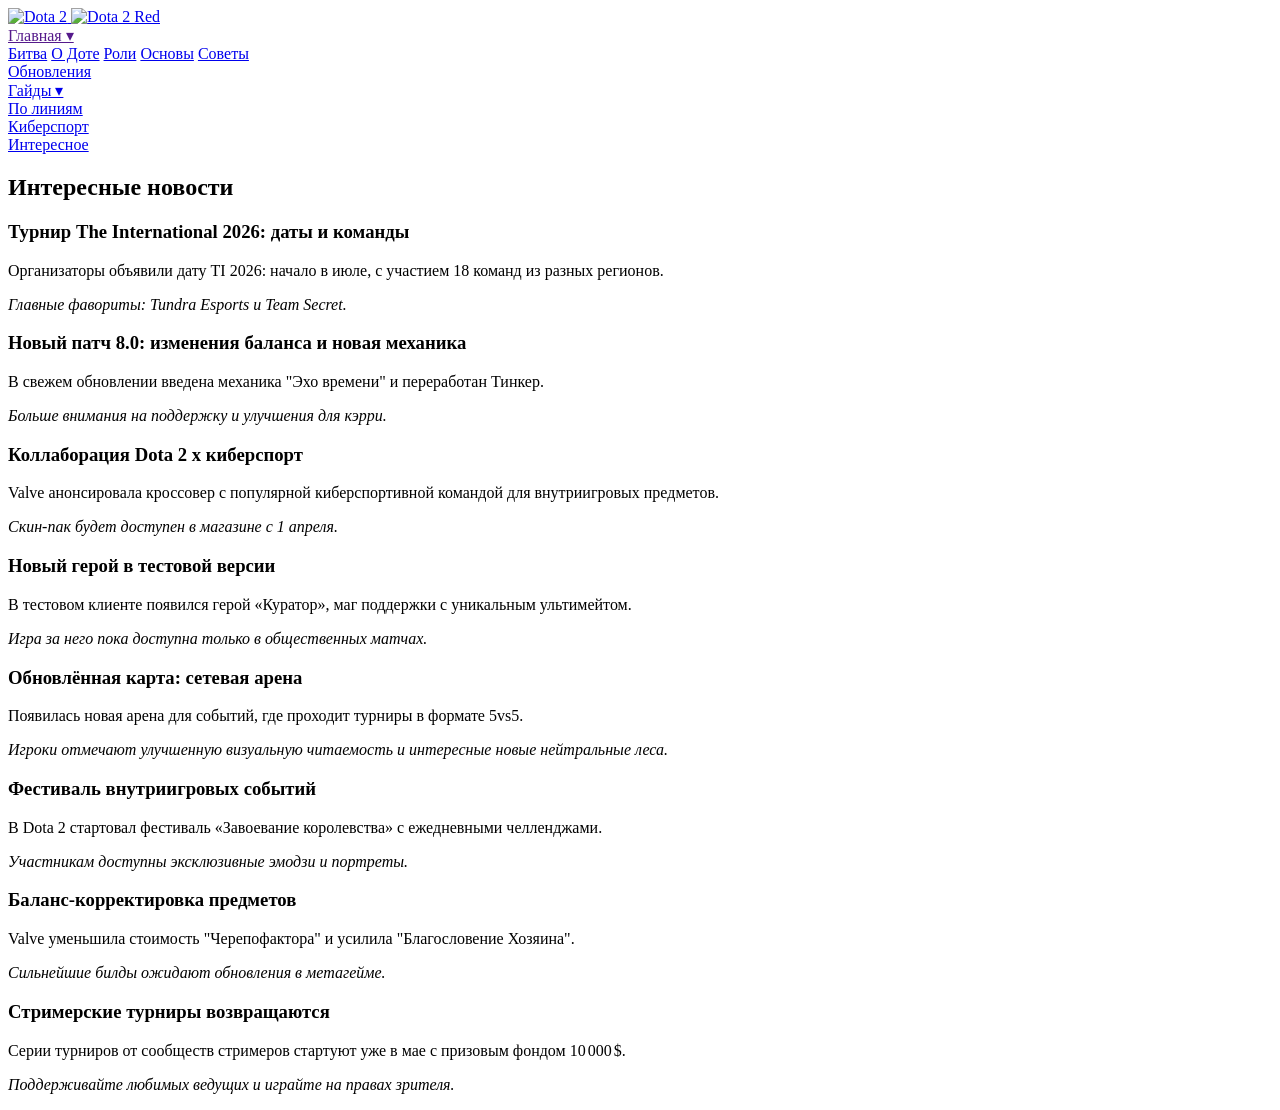
==== abstractfacts.html @ 0dfc552b "Add files via upload" ====
<!DOCTYPE html>
<html lang="ru">
  <head>
    <meta charset="UTF-8" />
    <title>Dota 2 — фан-сайт</title>
    <meta name="viewport" content="width=device-width, initial-scale=1.0" />
    <link rel="icon" type="image/x-icon" href="/img/favicon.ico" />
    <link rel="stylesheet" href="/styleabstract.css" />
  </head>
  <body>
    <header>
      <nav>
  <a href="index.html" class="logo">
    <img src="img/dota2_logo_horiz.png" class="logo-default" alt="Dota 2">
    <img src="img/dota_footer_logo.png" class="logo-hover" alt="Dota 2 Red">
  </a>

  </a>

  <div class="dropdown">
    <a href="" class="dropbtn">Главная ▾</a>
    <div class="dropdown-content">
      <a href="#main">Битва</a>
      <a href="#about-dota">О Доте</a>
      <a href="#roles">Роли</a>
      <a href="#basics">Основы</a>
      <a href="#tips">Советы</a>
    </div>
  </div>
  <div class="dropdown">
   <a href="news.html" class="dropbtn">Обновления</a>
  </div>
    <div class="dropdown">
          <a href="gyde.html" class="dropbtn">Гайды ▾</a>
          <div class="dropdown-content">
            <a href="gyde.html#guides">По линиям</a>
          </div>
        </div>
    <div class="dropdown">
   <a href="cyber.html" class="dropbtn">Киберспорт</a>
  </div>
      <div class="dropdown">
   <a href="abstractfacts.html" class="dropbtn">Интересное</a>
  </div>
</nav>
    </header>

    <section id="news">
      <h2>Интересные новости</h2>
      <div id="news-container" class="d2-news-grid">
        <!-- Новости Дота 2: актуальное на сегодня -->
        <article class="d2-news-card">
          <h3>Турнир The International 2026: даты и команды</h3>
          <p>Организаторы объявили дату TI 2026: начало в июле, с участием 18 команд из разных регионов.</p>
          <p><em>Главные фавориты: Tundra Esports и Team Secret.</em></p>
        </article>
        <article class="d2-news-card">
          <h3>Новый патч 8.0: изменения баланса и новая механика</h3>
          <p>В свежем обновлении введена механика "Эхо времени" и переработан Тинкер.</p>
          <p><em>Больше внимания на поддержку и улучшения для кэрри.</em></p>
        </article>

        <article class="d2-news-card">
          <h3>Коллаборация Dota 2 x киберспорт</h3>
          <p>Valve анонсировала кроссовер с популярной киберспортивной командой для внутриигровых предметов.</p>
          <p><em>Скин-пак будет доступен в магазине с 1 апреля.</em></p>
        </article>
        <article class="d2-news-card">
          <h3>Новый герой в тестовой версии</h3>
          <p>В тестовом клиенте появился герой «Куратор», маг поддержки с уникальным ультимейтом.</p>
          <p><em>Игра за него пока доступна только в общественных матчах.</em></p>
        </article>

        <article class="d2-news-card">
          <h3>Обновлённая карта: сетевая арена</h3>
          <p>Появилась новая арена для событий, где проходит турниры в формате 5vs5.</p>
          <p><em>Игроки отмечают улучшенную визуальную читаемость и интересные новые нейтральные леса.</em></p>
        </article>
        <article class="d2-news-card">
          <h3>Фестиваль внутриигровых событий</h3>
          <p>В Dota 2 стартовал фестиваль «Завоевание королевства» с ежедневными челленджами.</p>
          <p><em>Участникам доступны эксклюзивные эмодзи и портреты.</em></p>
        </article>

        <article class="d2-news-card">
          <h3>Баланс-корректировка предметов</h3>
          <p>Valve уменьшила стоимость "Черепофактора" и усилила "Благословение Хозяина".</p>
          <p><em>Сильнейшие билды ожидают обновления в метагейме.</em></p>
        </article>
        <article class="d2-news-card">
          <h3>Стримерские турниры возвращаются</h3>
          <p>Серии турниров от сообществ стримеров стартуют уже в мае с призовым фондом 10 000 $.</p>
          <p><em>Поддерживайте любимых ведущих и играйте на правах зрителя.</em></p>
        </article>

      </div>
    </section>

  </body>
</html>
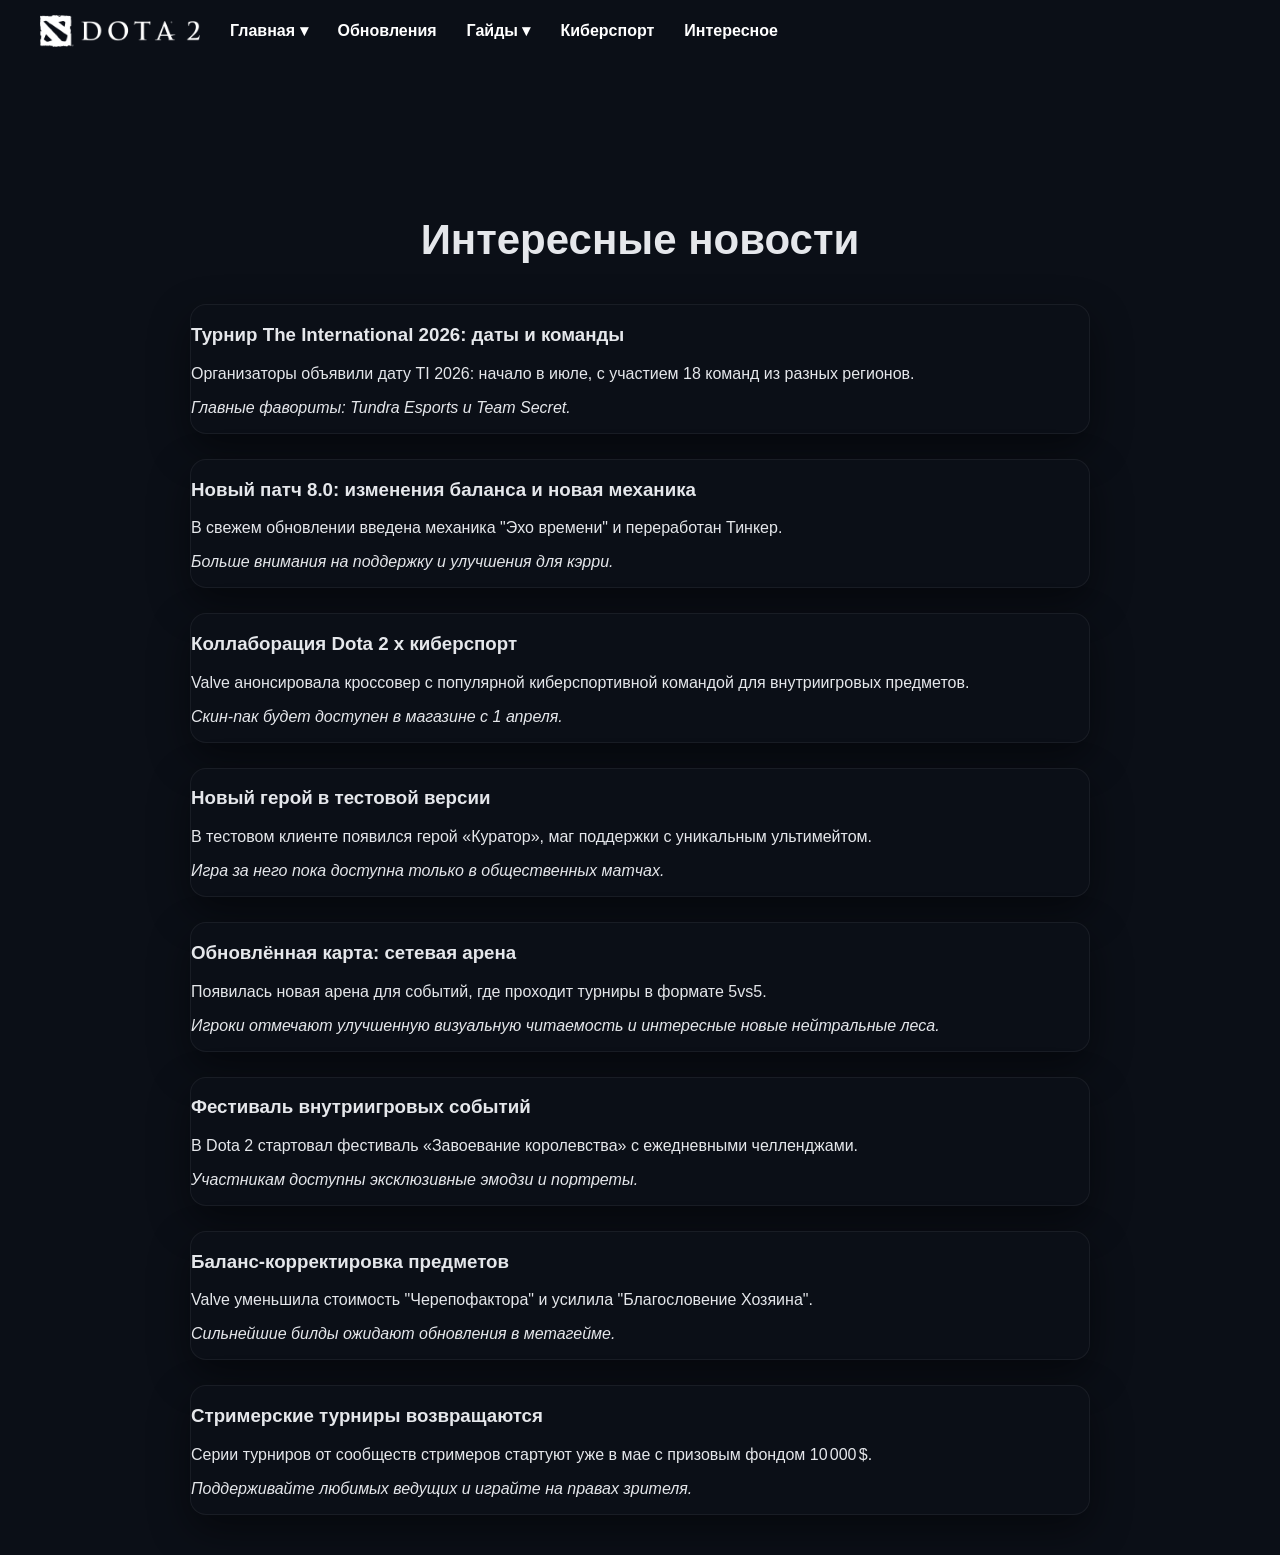
==== commit f84c41ce: "Update abstractfacts.html" ====
--- a/abstractfacts.html
+++ b/abstractfacts.html
@@ -5,7 +5,7 @@
     <title>Dota 2 — фан-сайт</title>
     <meta name="viewport" content="width=device-width, initial-scale=1.0" />
     <link rel="icon" type="image/x-icon" href="/img/favicon.ico" />
-    <link rel="stylesheet" href="/styleabstract.css" />
+    <link rel="stylesheet" href="styleabstract.css" />
   </head>
   <body>
     <header>
@@ -97,4 +97,4 @@
     </section>
 
   </body>
-</html>+</html>
--- a/styleabstract.css
+++ b/styleabstract.css
@@ -0,0 +1,231 @@
+/* ====== ОБЩИЙ ФОН НА ВЕСЬ САЙТ ====== */
+html, body {
+  margin: 0;
+  padding: 0;
+  height: 100%;
+}
+
+body {
+    margin: 0;
+    font-family: Arial, Helvetica, sans-serif;
+    background: #0b0f17;
+    color: #e5e7eb;
+  z-index: 1;
+}
+
+* {
+  box-sizing: border-box;
+}
+
+/* ====== HEADER ====== */
+header {
+  padding: 15px 40px;
+  min-height: 60px;
+}
+
+.logo {
+  position: relative;
+  display: inline-block;
+  width: 160px;
+}
+
+.logo img {
+  width: 100%;
+  transition: opacity 0.4s ease, transform 0.4s ease;
+  display: block;
+}
+
+.logo-hover {
+  position: absolute;
+  top: 0;
+  left: 0;
+  opacity: 0;
+}
+
+.logo:hover .logo-hover {
+  opacity: 1;
+  transform: scale(1.1);
+}
+
+.logo:hover .logo-default {
+  opacity: 0;
+}
+
+nav {
+  display: flex;
+  align-items: center;
+  gap: 30px;
+}
+
+nav a {
+  color: white;
+  text-decoration: none;
+  font-weight: bold;
+  transition: color 0.2s;
+}
+
+nav a:hover {
+  color: #f97316;
+}
+
+.dropdown {
+  position: relative;
+}
+
+.dropdown-content {
+  position: absolute;
+  top: 100%;
+  left: 0;
+  background: #020617;
+  min-width: 180px;
+  border-radius: 12px;
+  box-shadow: 0 10px 30px rgba(0,0,0,0.6);
+  opacity: 0;
+  transform: translateY(10px);
+  transition: 0.3s ease;
+  pointer-events: none;
+}
+
+.dropdown-content a {
+  display: block;
+  padding: 12px 16px;
+  text-decoration: none;
+  color: #e5e7eb;
+  transition: background 0.2s;
+}
+
+.dropdown-content a:hover {
+  background: #1e293b;
+  color: #f97316;
+}
+
+.dropdown:hover .dropdown-content {
+  opacity: 1;
+  transform: translateY(0);
+  pointer-events: auto;
+}
+
+/* ====== СЕКЦИЯ НОВОСТЕЙ ====== */
+#news {
+  margin-top: 80px;
+  padding: 40px;
+  display:flex;
+  flex-direction: column;
+  align-items: center;
+
+}
+
+#news h2 {
+  font-size: 42px;
+  margin-bottom: 40px;
+}
+
+/* ====== СЕТКА КАРТОЧЕК ====== */
+.d2-news-grid {
+  width: 100%;
+  display: flex;
+  flex-wrap: wrap;
+  justify-content: center;
+  gap: 25px;
+}
+
+/* ====== КАРТОЧКА ====== */
+.d2-news-card {
+  width: min(900px, 100%);
+  flex: 0 0 auto;
+
+  border-radius: 16px;
+  overflow: hidden;
+  background: #0b0f17;
+  box-shadow: 0 15px 40px rgba(0,0,0,.45);
+  border: 1px solid rgba(255,255,255,.06);
+  transition: transform .25s ease, box-shadow .25s ease;
+}
+
+.d2-news-card:hover {
+  transform: translateY(-6px);
+  box-shadow: 0 30px 70px rgba(0,0,0,.6);
+}
+
+/* ====== ВНУТРИ КАРТОЧКИ ====== */
+.d2-news-link {
+  display: block;
+  color: inherit;
+  text-decoration: none;
+}
+
+.d2-news-media {
+  position: relative;
+  height: 420px;
+}
+
+.d2-news-img {
+  width: 100%;
+  height: 100%;
+  object-fit: cover;
+  transition: transform .4s ease;
+}
+
+.d2-news-card:hover .d2-news-img {
+  transform: scale(1.07);
+}
+
+.d2-news-overlay {
+  position: absolute;
+  inset: 0;
+  background: linear-gradient(
+    to top,
+    rgba(0,0,0,.9) 0%,
+    rgba(0,0,0,.3) 50%,
+    rgba(0,0,0,0) 100%
+  );
+}
+
+.d2-news-meta {
+  position: absolute;
+  bottom: 20px;
+  left: 20px;
+  right: 20px;
+}
+
+.d2-news-date {
+  font-size: 14px;
+  opacity: .8;
+  margin-bottom: 6px;
+}
+
+.d2-news-title {
+  font-size: 22px;
+  margin: 0 0 10px 0;
+}
+
+.d2-news-preview {
+  font-size: 15px;
+  opacity: .85;
+  margin: 0;
+}
+
+.simple-card {
+  background: #020617;
+  min-height: auto;
+  padding: 20px;
+  border-radius: 12px;
+}
+
+footer {
+  text-align: center;
+  padding: 20px;
+  background: #020617;
+  color: #9ca3af;
+  margin-top: 80px;
+}
+
+/* ====== МОБИЛЬНАЯ АДАПТАЦИЯ ====== */
+@media (max-width: 600px) {
+  .d2-news-media {
+    height: 280px;
+  }
+  #news h2 {
+    font-size: 30px;
+  }
+}
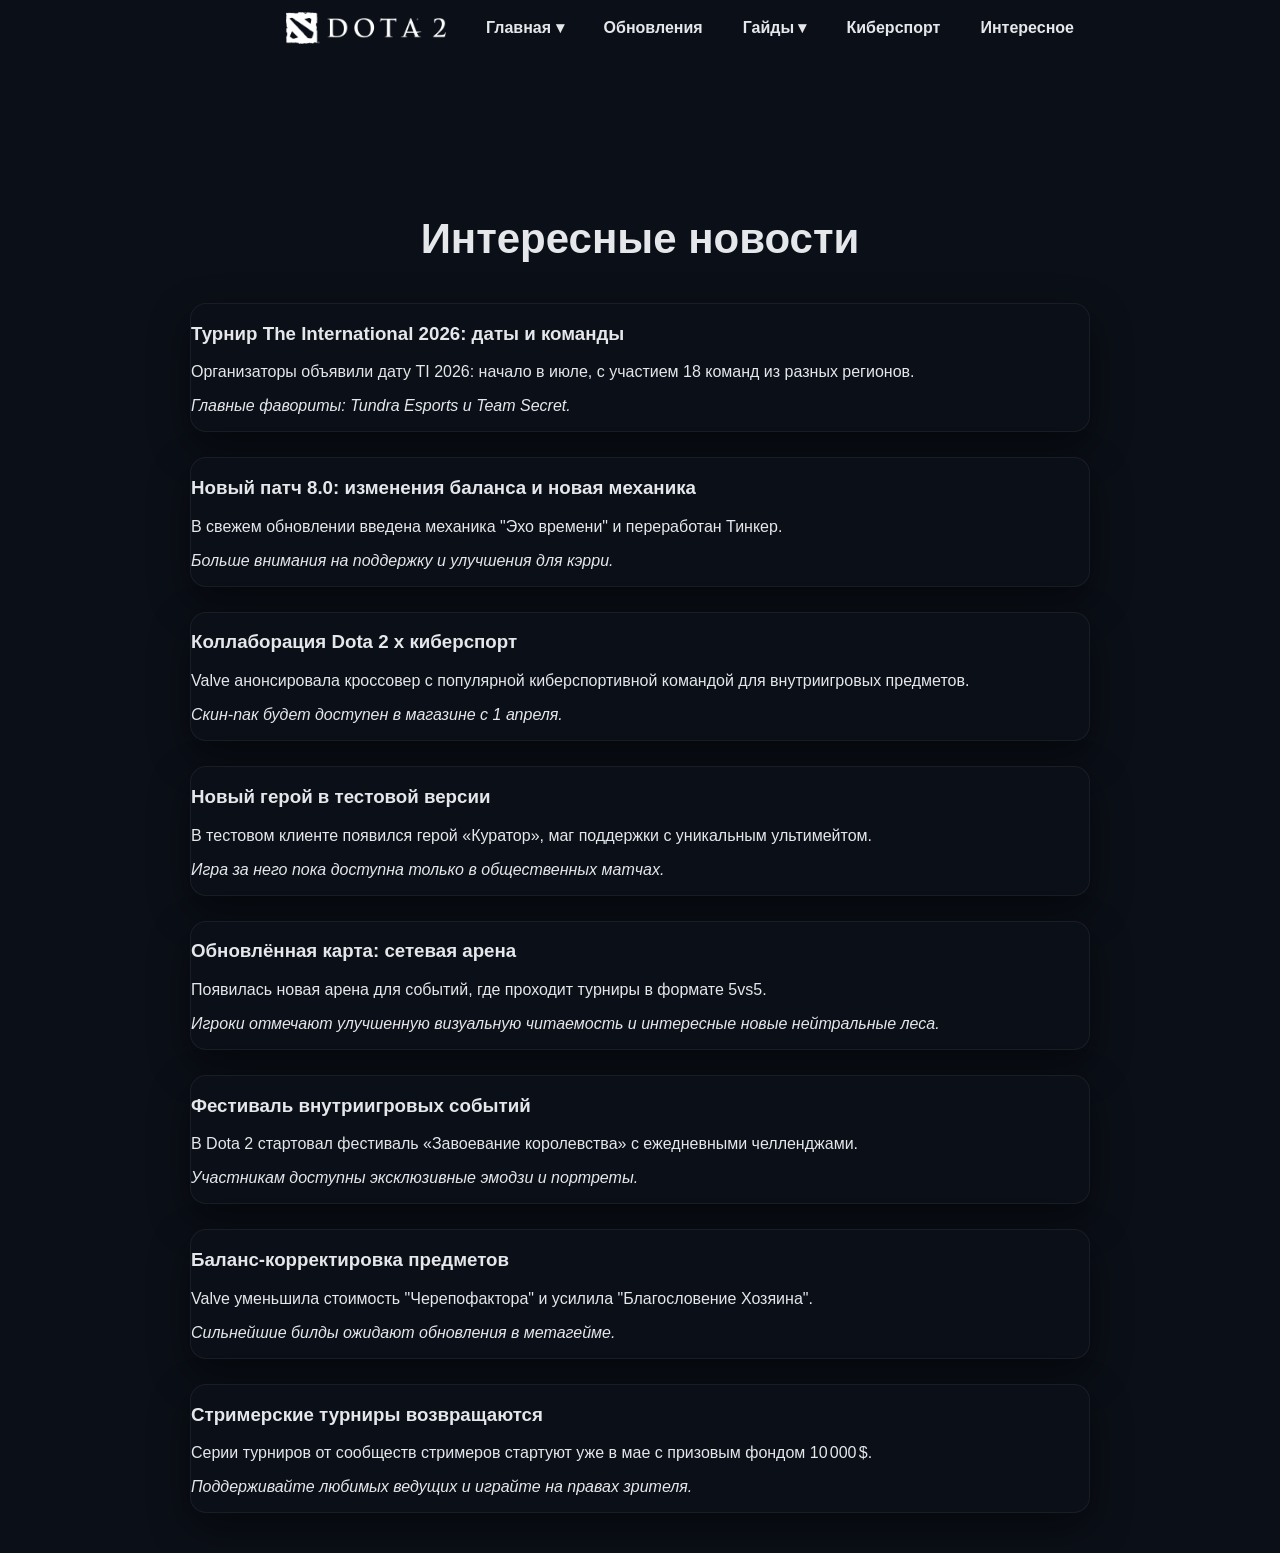
==== commit bc620fc5: "Merge 530742d251b224eb5d6fb9a9ed0e4b851c391d89 into 7f8f1cd03f3528ab8aeddeb547bb4bf5b02a5389" ====
--- a/abstractfacts.html
+++ b/abstractfacts.html
@@ -4,7 +4,7 @@
     <meta charset="UTF-8" />
     <title>Dota 2 — фан-сайт</title>
     <meta name="viewport" content="width=device-width, initial-scale=1.0" />
-    <link rel="icon" type="image/x-icon" href="/img/favicon.ico" />
+    <link rel="icon" type="image/x-icon" href="img/favicon.ico" />
     <link rel="stylesheet" href="styleabstract.css" />
   </head>
   <body>
@@ -18,13 +18,13 @@
   </a>
 
   <div class="dropdown">
-    <a href="" class="dropbtn">Главная ▾</a>
+    <a href="index.html" class="dropbtn">Главная ▾</a>
     <div class="dropdown-content">
-      <a href="#main">Битва</a>
-      <a href="#about-dota">О Доте</a>
-      <a href="#roles">Роли</a>
-      <a href="#basics">Основы</a>
-      <a href="#tips">Советы</a>
+      <a href="index.html#main">Битва</a>
+      <a href="index.html#about-dota">О Доте</a>
+      <a href="index.html#roles">Роли</a>
+      <a href="index.html#basics">Основы</a>
+      <a href="index.html#tips">Советы</a>
     </div>
   </div>
   <div class="dropdown">
--- a/styleabstract.css
+++ b/styleabstract.css
@@ -52,58 +52,73 @@
 }
 
 nav {
-  display: flex;
-  align-items: center;
-  gap: 30px;
-}
-
-nav a {
-  color: white;
-  text-decoration: none;
-  font-weight: bold;
-  transition: color 0.2s;
-}
-
-nav a:hover {
-  color: #f97316;
-}
-
-.dropdown {
-  position: relative;
-}
-
-.dropdown-content {
-  position: absolute;
-  top: 100%;
-  left: 0;
-  background: #020617;
-  min-width: 180px;
-  border-radius: 12px;
-  box-shadow: 0 10px 30px rgba(0,0,0,0.6);
-  opacity: 0;
-  transform: translateY(10px);
-  transition: 0.3s ease;
-  pointer-events: none;
-}
-
-.dropdown-content a {
-  display: block;
-  padding: 12px 16px;
-  text-decoration: none;
-  color: #e5e7eb;
-  transition: background 0.2s;
-}
-
-.dropdown-content a:hover {
-  background: #1e293b;
-  color: #f97316;
-}
-
-.dropdown:hover .dropdown-content {
-  opacity: 1;
-  transform: translateY(0);
-  pointer-events: auto;
-}
+      position: absolute;
+      top: 0;
+      width: 100%;
+      z-index: 3;
+      display: flex;
+      justify-content: center;
+      align-items: center;
+      gap: 40px;
+      padding: 12px 20px;
+    }
+
+    nav img {
+      width: 160px;
+    }
+
+    nav a {
+      color: #e5e7eb;
+      text-decoration: none;
+      font-weight: bold;
+      transition: color 0.2s;
+    }
+
+    nav a:hover {
+      color: #f97316;
+    }
+
+    /* контейнер */
+    .dropdown {
+    position: relative;
+    }
+
+    /* скрытый список */
+    .dropdown-content {
+    position: absolute;
+    top: 100%;
+    left: 0;
+    background: #020617;
+    min-width: 180px;
+    border-radius: 12px;
+    box-shadow: 0 10px 30px rgba(0,0,0,0.6);
+    opacity: 0;
+    transform: translateY(10px);
+    transition: 0.3s ease;
+    pointer-events: none;
+    }
+
+    /* ссылки внутри */
+    .dropdown-content a {
+    display: block;
+    padding: 12px 16px;
+    text-decoration: none;
+    color: #e5e7eb;
+    transition: background 0.2s;
+    }
+
+    .dropdown-content a:hover {
+    background: #1e293b;
+    color: #f97316;
+    }
+
+    /* появление при наведении */
+    .dropdown:hover .dropdown-content {
+    opacity: 1;
+    transform: translateY(0);
+    pointer-events: auto;
+    }
+
 
 /* ====== СЕКЦИЯ НОВОСТЕЙ ====== */
 #news {
